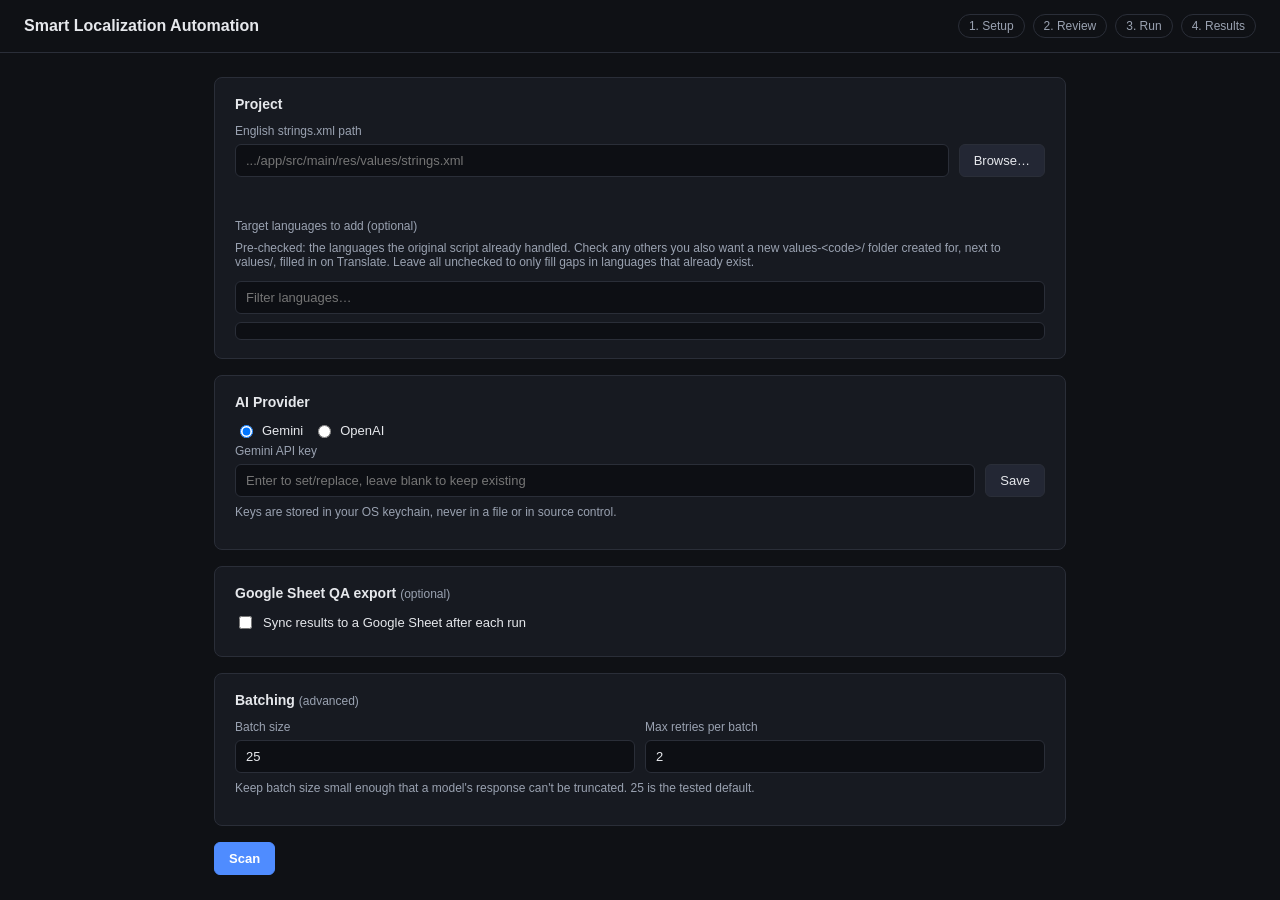
==== app/web/index.html @ 613d8e6f "Initial commit: Smart Localization Automation desktop app pywebview desktop app that auto-detects An" ====
<!DOCTYPE html>
<html lang="en">
<head>
<meta charset="UTF-8" />
<title>Smart Localization Automation</title>
<link rel="stylesheet" href="style.css" />
</head>
<body>
<header class="topbar">
  <h1>Smart Localization Automation</h1>
  <nav class="steps">
    <span class="step" data-step="setup">1. Setup</span>
    <span class="step" data-step="review">2. Review</span>
    <span class="step" data-step="progress">3. Run</span>
    <span class="step" data-step="results">4. Results</span>
  </nav>
</header>

<main>

  <!-- SETUP SCREEN -->
  <section id="screen-setup" class="screen active">
    <div class="card">
      <h2>Project</h2>
      <label>English strings.xml path</label>
      <div class="row">
        <input id="path-input" type="text" placeholder=".../app/src/main/res/values/strings.xml" />
        <button id="browse-btn" class="btn">Browse…</button>
      </div>
      <div id="recent-paths" class="recent-paths"></div>
      <p id="path-error" class="error-text"></p>

      <label>Target languages to add <span class="hint-inline">(optional)</span></label>
      <p class="hint">Pre-checked: the languages the original script already handled. Check any others you also want a new values-&lt;code&gt;/ folder created for, next to values/, filled in on Translate. Leave all unchecked to only fill gaps in languages that already exist.</p>
      <div id="lang-selected-list" class="lang-selected-list"></div>
      <input id="lang-filter-input" type="text" placeholder="Filter languages…" />
      <div id="lang-picker" class="lang-picker"></div>
    </div>

    <div class="card">
      <h2>AI Provider</h2>
      <div class="row">
        <label class="radio"><input type="radio" name="provider" value="gemini" checked /> Gemini</label>
        <label class="radio"><input type="radio" name="provider" value="openai" /> OpenAI</label>
      </div>

      <div id="provider-gemini" class="provider-block">
        <label>Gemini API key <span id="gemini-key-status" class="key-status"></span></label>
        <div class="row">
          <input id="gemini-key-input" type="password" placeholder="Enter to set/replace, leave blank to keep existing" />
          <button class="btn" data-save-key="gemini">Save</button>
        </div>
      </div>
      <div id="provider-openai" class="provider-block hidden">
        <label>OpenAI API key <span id="openai-key-status" class="key-status"></span></label>
        <div class="row">
          <input id="openai-key-input" type="password" placeholder="Enter to set/replace, leave blank to keep existing" />
          <button class="btn" data-save-key="openai">Save</button>
        </div>
      </div>
      <p class="hint">Keys are stored in your OS keychain, never in a file or in source control.</p>
    </div>

    <div class="card">
      <h2>Google Sheet QA export <span class="hint-inline">(optional)</span></h2>
      <label class="checkbox-row"><input type="checkbox" id="sheet-sync-toggle" /> Sync results to a Google Sheet after each run</label>
      <div id="sheet-fields" class="hidden">
        <label>Google Sheet ID</label>
        <input id="sheet-id-input" type="text" placeholder="the ID segment from your Google Sheet's URL" />
        <label>Service account JSON</label>
        <div class="row">
          <input id="service-account-input" type="text" placeholder="path/to/service_account.json" />
          <button id="sa-browse-btn" class="btn">Browse…</button>
        </div>
      </div>
    </div>

    <div class="card">
      <h2>Batching <span class="hint-inline">(advanced)</span></h2>
      <div class="row">
        <div>
          <label>Batch size</label>
          <input id="batch-size-input" type="number" min="1" max="200" value="25" />
        </div>
        <div>
          <label>Max retries per batch</label>
          <input id="max-retries-input" type="number" min="0" max="10" value="2" />
        </div>
      </div>
      <p class="hint">Keep batch size small enough that a model's response can't be truncated. 25 is the tested default.</p>
    </div>

    <div class="actions">
      <button id="scan-btn" class="btn btn-primary">Scan</button>
      <span id="scan-status" class="status-text"></span>
    </div>
  </section>

  <!-- REVIEW SCREEN -->
  <section id="screen-review" class="screen">
    <div class="card summary-card">
      <div id="review-summary"></div>
    </div>

    <div class="card">
      <div class="review-toolbar">
        <div>
          <button id="select-all-btn" class="btn btn-small">Select all</button>
          <button id="select-none-btn" class="btn btn-small">Select none</button>
        </div>
        <div id="selected-count" class="hint"></div>
      </div>
      <div class="table-wrap">
        <table id="review-table">
          <thead>
            <tr>
              <th class="col-check"></th>
              <th>Key</th>
              <th>English text</th>
              <th>Missing in</th>
            </tr>
          </thead>
          <tbody id="review-tbody"></tbody>
        </table>
      </div>
    </div>

    <div class="actions">
      <button id="back-to-setup-btn" class="btn">Back</button>
      <button id="run-btn" class="btn btn-primary">Translate selected</button>
    </div>
  </section>

  <!-- PROGRESS SCREEN -->
  <section id="screen-progress" class="screen">
    <div class="card">
      <h2>Translating…</h2>
      <div id="progress-langs"></div>
    </div>
    <div class="card">
      <h2>Log</h2>
      <div id="progress-log" class="log-box"></div>
    </div>
  </section>

  <!-- RESULTS SCREEN -->
  <section id="screen-results" class="screen">
    <div class="card">
      <h2>Run summary</h2>
      <div id="results-summary"></div>
    </div>
    <div class="actions">
      <button id="new-run-btn" class="btn btn-primary">Start another run</button>
    </div>
  </section>

</main>

<script src="app.js"></script>
</body>
</html>
---- app/web/style.css ----
:root {
  --bg: #0f1115;
  --card-bg: #171a21;
  --border: #2a2e38;
  --text: #e6e8ec;
  --text-dim: #9aa2b1;
  --accent: #4f8cff;
  --accent-hover: #6ba0ff;
  --ok: #3ecf8e;
  --warn: #e0a53c;
  --err: #e0585c;
  --radius: 8px;
}

* { box-sizing: border-box; }

body {
  margin: 0;
  font-family: -apple-system, "Segoe UI", Roboto, Arial, sans-serif;
  background: var(--bg);
  color: var(--text);
}

.topbar {
  display: flex;
  align-items: center;
  justify-content: space-between;
  padding: 14px 24px;
  border-bottom: 1px solid var(--border);
}
.topbar h1 { font-size: 16px; margin: 0; font-weight: 600; }

.steps { display: flex; gap: 8px; }
.step {
  font-size: 12px;
  color: var(--text-dim);
  padding: 4px 10px;
  border-radius: 999px;
  border: 1px solid var(--border);
}
.step.active { color: var(--bg); background: var(--accent); border-color: var(--accent); }
.step.done { color: var(--ok); border-color: var(--ok); }

main { max-width: 900px; margin: 0 auto; padding: 24px; }

.screen { display: none; }
.screen.active { display: block; }

.card {
  background: var(--card-bg);
  border: 1px solid var(--border);
  border-radius: var(--radius);
  padding: 18px 20px;
  margin-bottom: 16px;
}
.card h2 { font-size: 14px; margin: 0 0 12px 0; color: var(--text); }
.hint-inline { color: var(--text-dim); font-weight: 400; font-size: 12px; }

label { display: block; font-size: 12px; color: var(--text-dim); margin-bottom: 6px; }

input[type="text"], input[type="password"], input[type="number"] {
  width: 100%;
  background: #0d0f14;
  border: 1px solid var(--border);
  color: var(--text);
  padding: 8px 10px;
  border-radius: 6px;
  font-size: 13px;
}
input:focus { outline: none; border-color: var(--accent); }

.row { display: flex; gap: 10px; align-items: flex-end; }
.row > input { flex: 1; }
.row > div { flex: 1; }

.radio { display: flex; align-items: center; gap: 6px; font-size: 13px; color: var(--text); width: auto; }
.radio input { width: auto; }

.checkbox-row { display: flex; align-items: center; gap: 8px; font-size: 13px; color: var(--text); }
.checkbox-row input { width: auto; }

.btn {
  background: #232734;
  border: 1px solid var(--border);
  color: var(--text);
  padding: 8px 14px;
  border-radius: 6px;
  font-size: 13px;
  cursor: pointer;
  white-space: nowrap;
}
.btn:hover { background: #2a2f3d; }
.btn-primary { background: var(--accent); border-color: var(--accent); color: white; font-weight: 600; }
.btn-primary:hover { background: var(--accent-hover); }
.btn-small { padding: 5px 10px; font-size: 12px; }
.btn:disabled { opacity: 0.5; cursor: not-allowed; }

.hidden { display: none !important; }

.hint { font-size: 12px; color: var(--text-dim); margin-top: 8px; }
.error-text { font-size: 12px; color: var(--err); min-height: 16px; margin-top: 6px; }
.status-text { font-size: 13px; color: var(--text-dim); }
.key-status { font-size: 11px; }
.key-status.set { color: var(--ok); }
.key-status.unset { color: var(--warn); }

.recent-paths { margin-top: 8px; display: flex; flex-wrap: wrap; gap: 6px; }
.recent-path-chip {
  font-size: 11px; color: var(--text-dim); background: #0d0f14;
  border: 1px solid var(--border); border-radius: 999px; padding: 3px 10px; cursor: pointer;
}
.recent-path-chip:hover { color: var(--text); border-color: var(--accent); }

.actions { display: flex; justify-content: space-between; align-items: center; gap: 10px; margin-top: 8px; }

.table-wrap { max-height: 55vh; overflow-y: auto; overflow-x: auto; border: 1px solid var(--border); border-radius: 6px; }
table { width: 100%; border-collapse: collapse; font-size: 13px; }
thead th {
  position: sticky; top: 0; background: #1c202a; text-align: left;
  padding: 8px 10px; font-size: 11px; color: var(--text-dim); border-bottom: 1px solid var(--border);
}
tbody td { padding: 8px 10px; border-bottom: 1px solid var(--border); vertical-align: top; }
tbody tr:last-child td { border-bottom: none; }
.col-check { width: 32px; }
.key-cell { font-family: "SF Mono", Consolas, monospace; font-size: 12px; color: var(--text-dim); }
.badge {
  display: inline-block; font-size: 10px; padding: 2px 7px; border-radius: 999px;
  background: #2a1f14; color: var(--warn); margin: 2px 3px 0 0; border: 1px solid #4a3620;
}

.review-toolbar { display: flex; justify-content: space-between; align-items: center; margin-bottom: 10px; }

.summary-card ul { margin: 6px 0; padding-left: 18px; font-size: 13px; }
.summary-card li { margin-bottom: 4px; }
.summary-warn { color: var(--warn); }

.progress-lang { margin-bottom: 14px; }
.progress-lang-head { display: flex; justify-content: space-between; font-size: 13px; margin-bottom: 4px; }
.progress-bar-track { height: 8px; background: #0d0f14; border-radius: 999px; overflow: hidden; border: 1px solid var(--border); }
.progress-bar-fill { height: 100%; background: var(--accent); transition: width 0.2s; }
.progress-bar-fill.done { background: var(--ok); }

.log-box {
  background: #0d0f14; border: 1px solid var(--border); border-radius: 6px;
  padding: 10px; font-family: "SF Mono", Consolas, monospace; font-size: 11px;
  color: var(--text-dim); max-height: 200px; overflow-y: auto; white-space: pre-wrap;
}

.results-lang-row { display: flex; justify-content: space-between; font-size: 13px; padding: 6px 0; border-bottom: 1px solid var(--border); }
.results-lang-row:last-child { border-bottom: none; }
.count-ok { color: var(--ok); font-weight: 600; }
.count-fail { color: var(--err); font-weight: 600; }

.section-title { font-size: 12px; color: var(--text-dim); text-transform: uppercase; letter-spacing: 0.04em; margin: 16px 0 6px 0; }
.section-title:first-child { margin-top: 0; }

.lang-picker {
  margin-top: 8px; max-height: 220px; overflow-y: auto;
  display: grid; grid-template-columns: repeat(auto-fill, minmax(150px, 1fr)); gap: 4px;
  border: 1px solid var(--border); border-radius: 6px; padding: 8px;
  background: #0d0f14;
}
.lang-chip {
  display: flex; align-items: center; gap: 6px; font-size: 12px; color: var(--text);
  padding: 4px 6px; border-radius: 4px; cursor: pointer; user-select: none;
}
.lang-chip:hover { background: #171a21; }
.lang-chip input { width: auto; margin: 0; }
.lang-chip .lang-flag { font-size: 14px; }
.lang-chip .lang-code { color: var(--text-dim); font-size: 10px; }
.lang-chip.hidden { display: none; }

.lang-selected-list { margin-top: 8px; display: flex; flex-wrap: wrap; gap: 6px; }
.selected-lang-chip {
  display: inline-flex; align-items: center; gap: 5px; font-size: 11px; color: var(--text);
  background: #17233a; border: 1px solid var(--accent); border-radius: 999px; padding: 3px 6px 3px 10px;
}
.selected-lang-chip .remove-x { cursor: pointer; color: var(--text-dim); font-weight: 700; padding: 0 3px; line-height: 1; }
.selected-lang-chip .remove-x:hover { color: var(--err); }
.lang-selected-empty { font-size: 12px; color: var(--text-dim); }
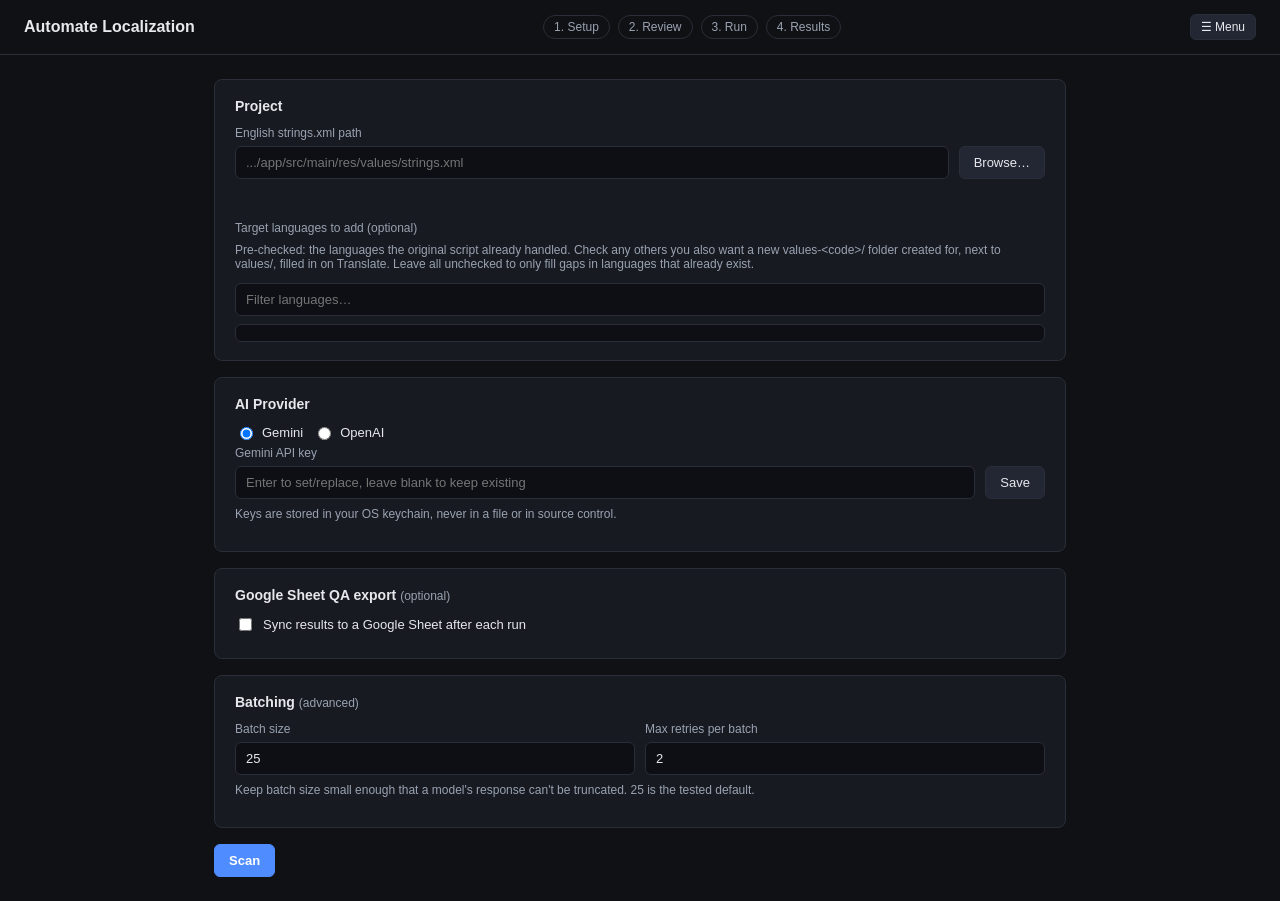
==== commit 0aeca542: "Rename to Automate Localization, add Windows installer + self-update Renames the app (window title, " ====
--- a/app/web/index.html
+++ b/app/web/index.html
@@ -2,19 +2,48 @@
 <html lang="en">
 <head>
 <meta charset="UTF-8" />
-<title>Smart Localization Automation</title>
+<title>Automate Localization</title>
 <link rel="stylesheet" href="style.css" />
 </head>
 <body>
 <header class="topbar">
-  <h1>Smart Localization Automation</h1>
+  <h1>Automate Localization <span id="app-version" class="app-version"></span></h1>
   <nav class="steps">
     <span class="step" data-step="setup">1. Setup</span>
     <span class="step" data-step="review">2. Review</span>
     <span class="step" data-step="progress">3. Run</span>
     <span class="step" data-step="results">4. Results</span>
   </nav>
+  <div class="menu-wrap">
+    <button id="menu-btn" class="btn btn-small">☰ Menu</button>
+    <div id="menu-dropdown" class="menu-dropdown hidden">
+      <button id="menu-check-update" class="menu-item">Check for updates</button>
+      <button id="menu-about" class="menu-item">About</button>
+    </div>
+  </div>
 </header>
+
+<div id="update-banner" class="update-banner hidden">
+  <div id="update-banner-text"></div>
+  <div class="update-banner-actions">
+    <button id="update-install-btn" class="btn btn-primary btn-small">Download &amp; Install</button>
+    <button id="update-dismiss-btn" class="btn btn-small">Not now</button>
+  </div>
+</div>
+
+<div id="about-modal" class="modal-overlay hidden">
+  <div class="modal-card">
+    <button id="about-close-btn" class="modal-close" aria-label="Close">&times;</button>
+    <div class="about-content">
+      <img id="about-avatar" class="about-avatar" alt="Developer avatar" />
+      <h2 id="about-name">Adnan Naeem</h2>
+      <div id="about-location" class="hint">📍 Lahore, Pakistan</div>
+      <div id="about-company" class="hint">🏢 Unation</div>
+      <a id="about-link" class="about-link" href="https://github.com/adnaanaeem" target="_blank" rel="noopener">github.com/adnaanaeem</a>
+      <div class="hint about-app-line">Automate Localization <span id="about-version"></span></div>
+    </div>
+  </div>
+</div>
 
 <main>
 
--- a/app/web/style.css
+++ b/app/web/style.css
@@ -29,6 +29,49 @@
   border-bottom: 1px solid var(--border);
 }
 .topbar h1 { font-size: 16px; margin: 0; font-weight: 600; }
+.app-version { font-size: 11px; color: var(--text-dim); font-weight: 400; }
+
+.update-banner {
+  display: flex; align-items: center; justify-content: space-between; gap: 12px;
+  padding: 10px 24px; background: #16233d; border-bottom: 1px solid var(--accent);
+  font-size: 13px; color: var(--text);
+}
+.update-banner-actions { display: flex; gap: 8px; flex-shrink: 0; }
+
+.menu-wrap { position: relative; }
+.menu-dropdown {
+  position: absolute; top: calc(100% + 6px); right: 0; z-index: 20;
+  background: var(--card-bg); border: 1px solid var(--border); border-radius: 8px;
+  min-width: 170px; padding: 6px; box-shadow: 0 8px 24px rgba(0,0,0,0.35);
+}
+.menu-item {
+  display: block; width: 100%; text-align: left; background: transparent; border: none;
+  color: var(--text); font-size: 13px; padding: 8px 10px; border-radius: 6px; cursor: pointer;
+}
+.menu-item:hover { background: #232734; }
+
+.modal-overlay {
+  position: fixed; inset: 0; background: rgba(0,0,0,0.55);
+  display: flex; align-items: center; justify-content: center; z-index: 50;
+}
+.modal-card {
+  position: relative; background: var(--card-bg); border: 1px solid var(--border);
+  border-radius: var(--radius); padding: 28px 32px; width: 320px; text-align: center;
+}
+.modal-close {
+  position: absolute; top: 8px; right: 10px; background: transparent; border: none;
+  color: var(--text-dim); font-size: 18px; cursor: pointer; line-height: 1;
+}
+.modal-close:hover { color: var(--text); }
+.about-avatar {
+  width: 88px; height: 88px; border-radius: 50%; object-fit: cover;
+  border: 2px solid var(--border); margin-bottom: 12px;
+}
+.about-content h2 { margin: 0 0 6px 0; font-size: 16px; }
+.about-content .hint { margin: 3px 0; }
+.about-link { display: inline-block; margin-top: 8px; color: var(--accent); font-size: 12px; text-decoration: none; }
+.about-link:hover { text-decoration: underline; }
+.about-app-line { margin-top: 16px; padding-top: 12px; border-top: 1px solid var(--border); }
 
 .steps { display: flex; gap: 8px; }
 .step {
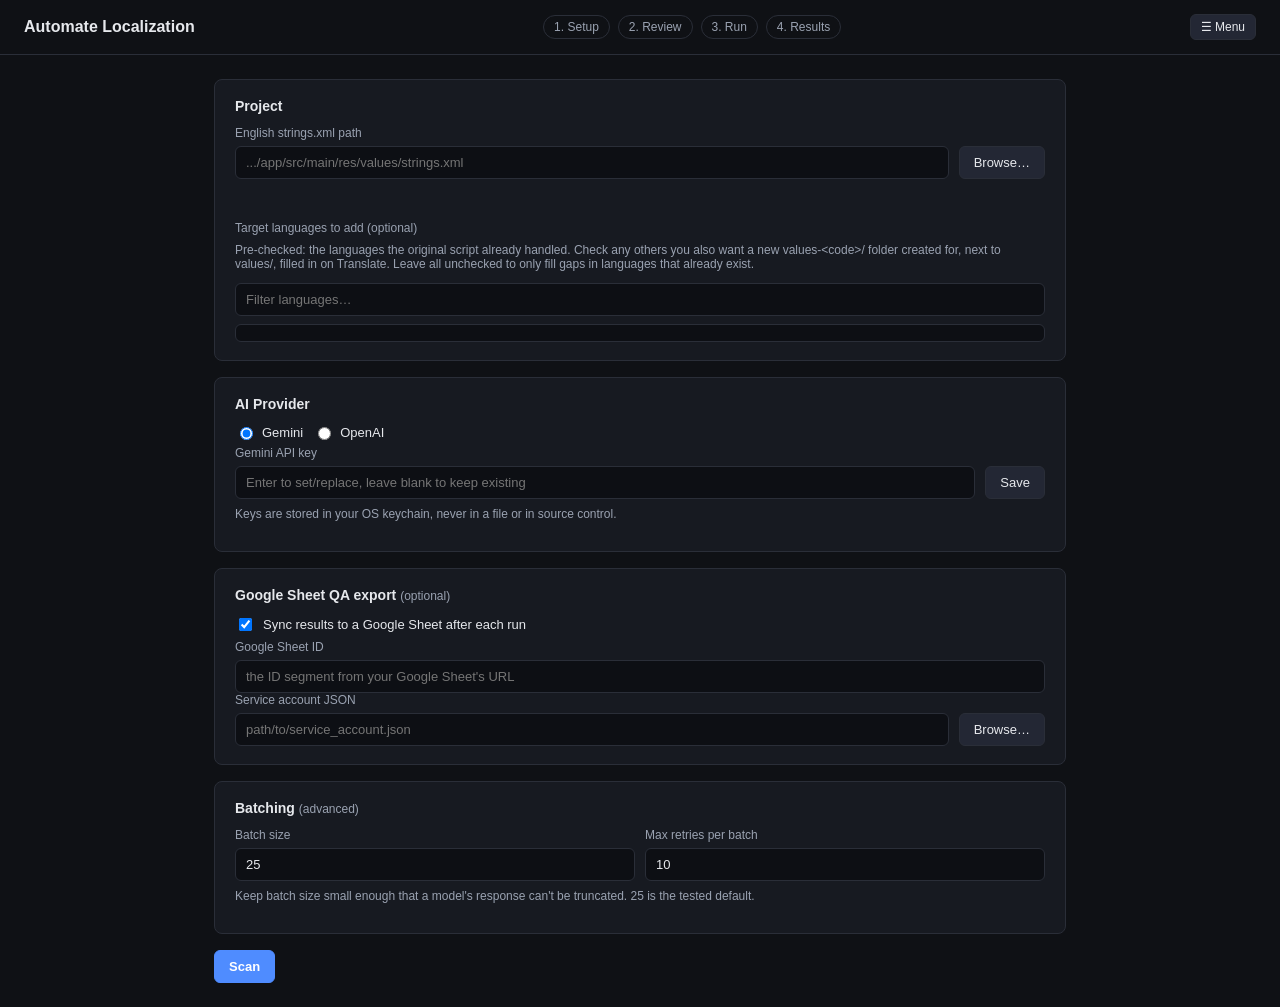
==== commit 5ac0a60b: "Default Sheet sync to on and retries to 10, v1.1.3 sheet_sync_enabled now defaults to True (was Fals" ====
--- a/app/web/index.html
+++ b/app/web/index.html
@@ -92,8 +92,8 @@
 
     <div class="card">
       <h2>Google Sheet QA export <span class="hint-inline">(optional)</span></h2>
-      <label class="checkbox-row"><input type="checkbox" id="sheet-sync-toggle" /> Sync results to a Google Sheet after each run</label>
-      <div id="sheet-fields" class="hidden">
+      <label class="checkbox-row"><input type="checkbox" id="sheet-sync-toggle" checked /> Sync results to a Google Sheet after each run</label>
+      <div id="sheet-fields">
         <label>Google Sheet ID</label>
         <input id="sheet-id-input" type="text" placeholder="the ID segment from your Google Sheet's URL" />
         <label>Service account JSON</label>
@@ -113,7 +113,7 @@
         </div>
         <div>
           <label>Max retries per batch</label>
-          <input id="max-retries-input" type="number" min="0" max="10" value="2" />
+          <input id="max-retries-input" type="number" min="0" max="10" value="10" />
         </div>
       </div>
       <p class="hint">Keep batch size small enough that a model's response can't be truncated. 25 is the tested default.</p>
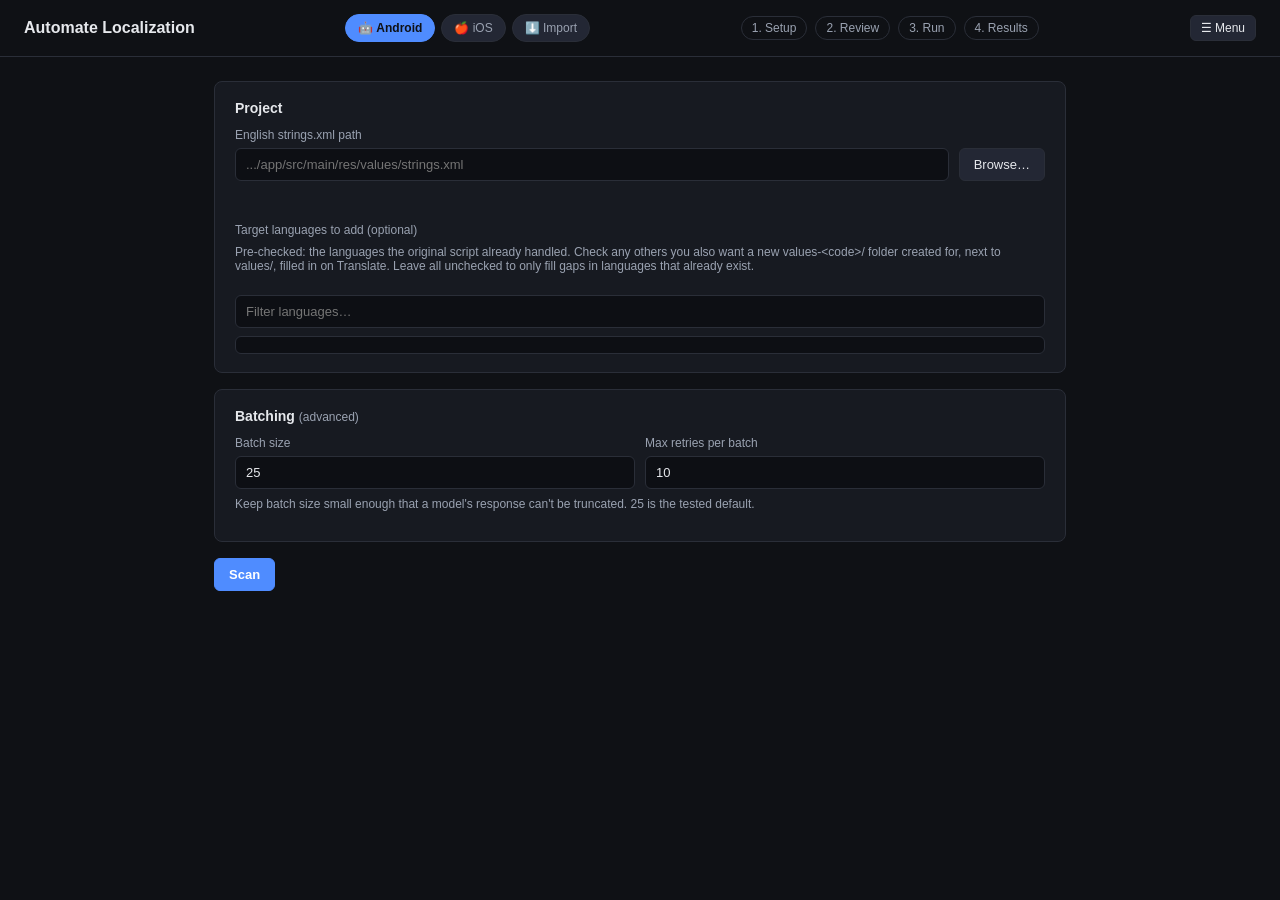
==== commit 78f44c64: "Sheet import/export fixes + iOS batching/retry parity, v1.3.0 - Clearer permission-error messages wh" ====
--- a/app/web/index.html
+++ b/app/web/index.html
@@ -8,6 +8,11 @@
 <body>
 <header class="topbar">
   <h1>Automate Localization <span id="app-version" class="app-version"></span></h1>
+  <div class="platform-toggle">
+    <button id="platform-android-btn" class="platform-btn active" data-platform="android">🤖 Android</button>
+    <button id="platform-ios-btn" class="platform-btn" data-platform="ios">🍎 iOS</button>
+    <button id="platform-import-btn" class="platform-btn" data-platform="import">⬇️ Import</button>
+  </div>
   <nav class="steps">
     <span class="step" data-step="setup">1. Setup</span>
     <span class="step" data-step="review">2. Review</span>
@@ -17,8 +22,9 @@
   <div class="menu-wrap">
     <button id="menu-btn" class="btn btn-small">☰ Menu</button>
     <div id="menu-dropdown" class="menu-dropdown hidden">
-      <button id="menu-check-update" class="menu-item">Check for updates</button>
-      <button id="menu-about" class="menu-item">About</button>
+      <button id="menu-settings" class="menu-item">⚙️ Settings</button>
+      <button id="menu-check-update" class="menu-item">🔄 Check for updates</button>
+      <button id="menu-about" class="menu-item">ℹ️ About</button>
     </div>
   </div>
 </header>
@@ -67,44 +73,6 @@
     </div>
 
     <div class="card">
-      <h2>AI Provider</h2>
-      <div class="row">
-        <label class="radio"><input type="radio" name="provider" value="gemini" checked /> Gemini</label>
-        <label class="radio"><input type="radio" name="provider" value="openai" /> OpenAI</label>
-      </div>
-
-      <div id="provider-gemini" class="provider-block">
-        <label>Gemini API key <span id="gemini-key-status" class="key-status"></span></label>
-        <div class="row">
-          <input id="gemini-key-input" type="password" placeholder="Enter to set/replace, leave blank to keep existing" />
-          <button class="btn" data-save-key="gemini">Save</button>
-        </div>
-      </div>
-      <div id="provider-openai" class="provider-block hidden">
-        <label>OpenAI API key <span id="openai-key-status" class="key-status"></span></label>
-        <div class="row">
-          <input id="openai-key-input" type="password" placeholder="Enter to set/replace, leave blank to keep existing" />
-          <button class="btn" data-save-key="openai">Save</button>
-        </div>
-      </div>
-      <p class="hint">Keys are stored in your OS keychain, never in a file or in source control.</p>
-    </div>
-
-    <div class="card">
-      <h2>Google Sheet QA export <span class="hint-inline">(optional)</span></h2>
-      <label class="checkbox-row"><input type="checkbox" id="sheet-sync-toggle" checked /> Sync results to a Google Sheet after each run</label>
-      <div id="sheet-fields">
-        <label>Google Sheet ID</label>
-        <input id="sheet-id-input" type="text" placeholder="the ID segment from your Google Sheet's URL" />
-        <label>Service account JSON</label>
-        <div class="row">
-          <input id="service-account-input" type="text" placeholder="path/to/service_account.json" />
-          <button id="sa-browse-btn" class="btn">Browse…</button>
-        </div>
-      </div>
-    </div>
-
-    <div class="card">
       <h2>Batching <span class="hint-inline">(advanced)</span></h2>
       <div class="row">
         <div>
@@ -132,6 +100,8 @@
     </div>
 
     <div class="card">
+      <input id="review-filter-input" type="text" placeholder="Filter by key or English text…" />
+      <div id="review-filter-count" class="hint"></div>
       <div class="review-toolbar">
         <div>
           <button id="select-all-btn" class="btn btn-small">Select all</button>
@@ -183,6 +153,190 @@
     </div>
   </section>
 
+  <!-- SETTINGS SCREEN -->
+  <section id="screen-settings" class="screen">
+    <div class="card">
+      <h2>AI Provider</h2>
+      <div class="row">
+        <label class="radio"><input type="radio" name="provider" value="gemini" checked /> Gemini</label>
+        <label class="radio"><input type="radio" name="provider" value="openai" /> OpenAI</label>
+      </div>
+
+      <div id="provider-gemini" class="provider-block">
+        <label>Gemini API key <span id="gemini-key-status" class="key-status"></span></label>
+        <div class="row">
+          <input id="gemini-key-input" type="password" placeholder="Enter to set/replace, leave blank to keep existing" />
+          <button class="btn" data-save-key="gemini">Save</button>
+        </div>
+      </div>
+      <div id="provider-openai" class="provider-block hidden">
+        <label>OpenAI API key <span id="openai-key-status" class="key-status"></span></label>
+        <div class="row">
+          <input id="openai-key-input" type="password" placeholder="Enter to set/replace, leave blank to keep existing" />
+          <button class="btn" data-save-key="openai">Save</button>
+        </div>
+      </div>
+      <p class="hint">Keys are stored in your OS keychain, never in a file or in source control. Used for both Android and iOS translation.</p>
+    </div>
+
+    <div class="card">
+      <h2>Google Sheet QA export <span class="hint-inline">(optional)</span></h2>
+      <label class="checkbox-row"><input type="checkbox" id="sheet-sync-toggle" checked /> Sync Android results to a Google Sheet after each run</label>
+      <div id="sheet-fields">
+        <label>Google Sheet ID <span class="hint-inline">(or just paste the sheet's share URL)</span></label>
+        <input id="sheet-id-input" type="text" placeholder="paste the sheet's URL, or just the ID segment" />
+        <label>Service account JSON</label>
+        <div class="row">
+          <input id="service-account-input" type="text" placeholder="path/to/service_account.json" />
+          <button id="sa-browse-btn" class="btn">Browse…</button>
+        </div>
+        <p id="settings-sheet-status" class="hint"></p>
+        <div class="hint">
+          <div>How to get set up:</div>
+          <ol>
+            <li>Open (or create) the Google Sheet you want to sync results to / import from.</li>
+            <li>Copy its share URL (or just the ID segment: <code>docs.google.com/spreadsheets/d/<b>this-part</b>/edit</code>) and paste it into Google Sheet ID above — a full URL is parsed down to the ID automatically.</li>
+            <li>Share that sheet with this service account as an <b>Editor</b> — otherwise this app can't read or write to it: <span id="settings-sa-email" class="key-cell"></span></li>
+          </ol>
+        </div>
+      </div>
+      <p class="hint">This Sheet ID and service account are also used by iOS's "Upload session to Sheet" and by the Import screen.</p>
+    </div>
+
+    <div class="actions">
+      <button id="settings-back-btn" class="btn">Back</button>
+    </div>
+  </section>
+
+  <!-- iOS SCREEN -->
+  <section id="screen-ios" class="screen">
+    <div class="card">
+      <h2>Xcode String Catalog</h2>
+      <label>.xcstrings file path</label>
+      <div class="row">
+        <input id="ios-path-input" type="text" placeholder=".../Localizable.xcstrings" />
+        <button id="ios-browse-btn" class="btn">Browse…</button>
+      </div>
+      <div id="ios-recent-paths" class="recent-paths"></div>
+      <p id="ios-path-error" class="error-text"></p>
+      <div class="actions">
+        <button id="ios-load-btn" class="btn btn-primary">Load</button>
+        <span id="ios-load-status" class="status-text"></span>
+      </div>
+    </div>
+
+    <div id="ios-main" class="hidden">
+      <div class="card">
+        <label>Target languages</label>
+        <p class="hint">Pre-checked: the same languages Android's legacy set handles, plus Portuguese (Portugal) -- iOS apps conventionally ship both Brazil and Portugal variants where Android usually ships one.</p>
+        <div id="ios-lang-selected-list" class="lang-selected-list"></div>
+        <input id="ios-lang-filter-input" type="text" placeholder="Filter languages…" />
+        <div id="ios-lang-picker" class="lang-picker"></div>
+      </div>
+
+      <div class="card">
+        <h2>Add a string</h2>
+        <label>English text</label>
+        <textarea id="ios-text-input" class="ios-textarea" placeholder="A request has been sent to Receiver Device.&#10;Please accept it to continue."></textarea>
+        <label>Context <span class="hint-inline">(optional, helps the AI translate accurately)</span></label>
+        <input id="ios-context-input" type="text" placeholder="e.g. Shown on the pairing screen after tapping Connect" />
+        <label>Key <span class="hint-inline">(auto-generated, editable)</span></label>
+        <input id="ios-key-input" type="text" placeholder="a_request_has_been_sent_to..." />
+        <div class="actions">
+          <button id="ios-add-btn" class="btn btn-primary">Translate &amp; Add</button>
+          <span id="ios-add-status" class="status-text"></span>
+        </div>
+      </div>
+
+      <div class="card">
+        <div class="review-toolbar">
+          <h2>This session</h2>
+          <div id="ios-session-count" class="hint"></div>
+        </div>
+        <div class="table-wrap">
+          <table id="ios-session-table">
+            <thead>
+              <tr>
+                <th>Key</th>
+                <th>English text</th>
+                <th>Languages</th>
+              </tr>
+            </thead>
+            <tbody id="ios-session-tbody"></tbody>
+          </table>
+        </div>
+        <p id="ios-sheet-name-hint" class="hint"></p>
+        <div class="actions">
+          <button id="ios-upload-sheet-btn" class="btn" disabled>Upload session to Sheet</button>
+          <span id="ios-upload-status" class="status-text"></span>
+        </div>
+      </div>
+    </div>
+  </section>
+
+  <!-- IMPORT SCREEN -->
+  <section id="screen-import" class="screen">
+    <div class="card">
+      <h2>Import from Google Sheet</h2>
+      <p class="hint">Pulls rows back from a tab in a Google Sheet, for review/select, then writes them into a local project file. Uses the Sheet ID and service account configured on the <a href="#" id="import-settings-link">Settings screen</a>.</p>
+      <p class="hint">Sheet: <span id="import-sheet-name-display"></span> <span class="hint-inline">(ID: <span id="import-sheet-id-display" class="key-cell"></span>)</span> &nbsp;·&nbsp; Service account: <span id="import-sa-email" class="key-cell"></span></p>
+      <div class="row">
+        <select id="import-tab-select" disabled><option>Click "Load tabs" first…</option></select>
+        <button id="import-load-tabs-btn" class="btn">Load tabs</button>
+        <button id="import-fetch-btn" class="btn btn-primary" disabled>Fetch strings</button>
+      </div>
+      <p id="import-fetch-error" class="error-text"></p>
+    </div>
+
+    <div id="import-review" class="hidden">
+      <div class="card">
+        <input id="import-filter-input" type="text" placeholder="Filter by key or English text…" />
+        <div id="import-filter-count" class="hint"></div>
+        <div class="review-toolbar">
+          <div>
+            <button id="import-select-all-btn" class="btn btn-small">Select all</button>
+            <button id="import-select-none-btn" class="btn btn-small">Select none</button>
+          </div>
+          <div id="import-selected-count" class="hint"></div>
+        </div>
+        <div class="table-wrap">
+          <table id="import-table">
+            <thead>
+              <tr>
+                <th class="col-check"></th>
+                <th class="col-key-narrow">Key</th>
+                <th>English text</th>
+                <th>Languages in this row</th>
+              </tr>
+            </thead>
+            <tbody id="import-tbody"></tbody>
+          </table>
+        </div>
+      </div>
+
+      <div class="card">
+        <h2>Write to project</h2>
+        <div class="row">
+          <label class="radio"><input type="radio" name="import-platform" value="android" checked /> Android</label>
+          <label class="radio"><input type="radio" name="import-platform" value="ios" /> iOS</label>
+        </div>
+        <div id="import-android-path-row" class="row">
+          <input id="import-android-path-input" type="text" placeholder=".../app/src/main/res/values/strings.xml" />
+          <button id="import-android-browse-btn" class="btn">Browse…</button>
+        </div>
+        <div id="import-ios-path-row" class="row hidden">
+          <input id="import-ios-path-input" type="text" placeholder=".../Localizable.xcstrings" />
+          <button id="import-ios-browse-btn" class="btn">Browse…</button>
+        </div>
+        <div class="actions">
+          <button id="import-write-btn" class="btn btn-primary">Write selected</button>
+          <span id="import-write-status" class="status-text"></span>
+        </div>
+        <div id="import-write-summary"></div>
+      </div>
+    </div>
+  </section>
+
 </main>
 
 <script src="app.js"></script>
--- a/app/web/style.css
+++ b/app/web/style.css
@@ -101,7 +101,7 @@
 
 label { display: block; font-size: 12px; color: var(--text-dim); margin-bottom: 6px; }
 
-input[type="text"], input[type="password"], input[type="number"] {
+input[type="text"], input[type="password"], input[type="number"], select {
   width: 100%;
   background: #0d0f14;
   border: 1px solid var(--border);
@@ -110,11 +110,13 @@
   border-radius: 6px;
   font-size: 13px;
 }
-input:focus { outline: none; border-color: var(--accent); }
+input:focus, select:focus { outline: none; border-color: var(--accent); }
+select:disabled { color: var(--text-dim); cursor: not-allowed; }
 
 .row { display: flex; gap: 10px; align-items: flex-end; }
 .row > input { flex: 1; }
 .row > div { flex: 1; }
+.row > select { flex: 2; }
 
 .radio { display: flex; align-items: center; gap: 6px; font-size: 13px; color: var(--text); width: auto; }
 .radio input { width: auto; }
@@ -141,18 +143,28 @@
 .hidden { display: none !important; }
 
 .hint { font-size: 12px; color: var(--text-dim); margin-top: 8px; }
+.hint ol { margin: 4px 0 0 0; padding-left: 18px; }
+.hint ol li { margin-bottom: 4px; }
 .error-text { font-size: 12px; color: var(--err); min-height: 16px; margin-top: 6px; }
 .status-text { font-size: 13px; color: var(--text-dim); }
 .key-status { font-size: 11px; }
 .key-status.set { color: var(--ok); }
+.status-ok { color: var(--ok); }
 .key-status.unset { color: var(--warn); }
 
 .recent-paths { margin-top: 8px; display: flex; flex-wrap: wrap; gap: 6px; }
 .recent-path-chip {
+  display: inline-flex; align-items: center; gap: 6px;
   font-size: 11px; color: var(--text-dim); background: #0d0f14;
-  border: 1px solid var(--border); border-radius: 999px; padding: 3px 10px; cursor: pointer;
+  border: 1px solid var(--border); border-radius: 999px; padding: 3px 8px 3px 10px; cursor: pointer;
 }
 .recent-path-chip:hover { color: var(--text); border-color: var(--accent); }
+.recent-path-remove {
+  visibility: hidden; opacity: 0; color: var(--text-dim); font-weight: 700; line-height: 1;
+  padding: 0 2px; border-radius: 3px; transition: opacity 0.12s;
+}
+.recent-path-chip:hover .recent-path-remove { visibility: visible; opacity: 1; }
+.recent-path-remove:hover { color: var(--err); }
 
 .actions { display: flex; justify-content: space-between; align-items: center; gap: 10px; margin-top: 8px; }
 
@@ -166,11 +178,20 @@
 tbody tr:last-child td { border-bottom: none; }
 .col-check { width: 32px; }
 .key-cell { font-family: "SF Mono", Consolas, monospace; font-size: 12px; color: var(--text-dim); }
+
+#import-table { table-layout: fixed; }
+.col-key-narrow { width: 140px; }
+#import-table .key-cell {
+  max-width: 140px; overflow: hidden; text-overflow: ellipsis;
+  white-space: nowrap; cursor: default;
+}
 .badge {
   display: inline-block; font-size: 10px; padding: 2px 7px; border-radius: 999px;
   background: #2a1f14; color: var(--warn); margin: 2px 3px 0 0; border: 1px solid #4a3620;
 }
 
+#review-filter-input { margin-bottom: 4px; }
+#review-filter-count { margin-bottom: 10px; min-height: 14px; }
 .review-toolbar { display: flex; justify-content: space-between; align-items: center; margin-bottom: 10px; }
 
 .summary-card ul { margin: 6px 0; padding-left: 18px; font-size: 13px; }
@@ -213,7 +234,7 @@
 .lang-chip .lang-code { color: var(--text-dim); font-size: 10px; }
 .lang-chip.hidden { display: none; }
 
-.lang-selected-list { margin-top: 8px; display: flex; flex-wrap: wrap; gap: 6px; }
+.lang-selected-list { margin-top: 8px; margin-bottom: 10px; display: flex; flex-wrap: wrap; gap: 6px; }
 .selected-lang-chip {
   display: inline-flex; align-items: center; gap: 5px; font-size: 11px; color: var(--text);
   background: #17233a; border: 1px solid var(--accent); border-radius: 999px; padding: 3px 6px 3px 10px;
@@ -221,3 +242,23 @@
 .selected-lang-chip .remove-x { cursor: pointer; color: var(--text-dim); font-weight: 700; padding: 0 3px; line-height: 1; }
 .selected-lang-chip .remove-x:hover { color: var(--err); }
 .lang-selected-empty { font-size: 12px; color: var(--text-dim); }
+
+.platform-toggle { display: flex; gap: 6px; }
+.platform-btn {
+  background: #232734; border: 1px solid var(--border); color: var(--text-dim);
+  padding: 6px 12px; border-radius: 999px; font-size: 12px; cursor: pointer;
+}
+.platform-btn:hover { color: var(--text); }
+.platform-btn.active { color: var(--bg); background: var(--accent); border-color: var(--accent); font-weight: 600; }
+
+textarea {
+  width: 100%; background: #0d0f14; border: 1px solid var(--border); color: var(--text);
+  padding: 8px 10px; border-radius: 6px; font-size: 13px; font-family: inherit; resize: vertical;
+}
+textarea:focus { outline: none; border-color: var(--accent); }
+.ios-textarea { min-height: 70px; margin-bottom: 12px; }
+#ios-context-input { margin-bottom: 12px; }
+
+#ios-session-table .badge { margin-right: 3px; }
+.ios-lang-ok { color: var(--ok); }
+.ios-lang-warn { color: var(--warn); }
